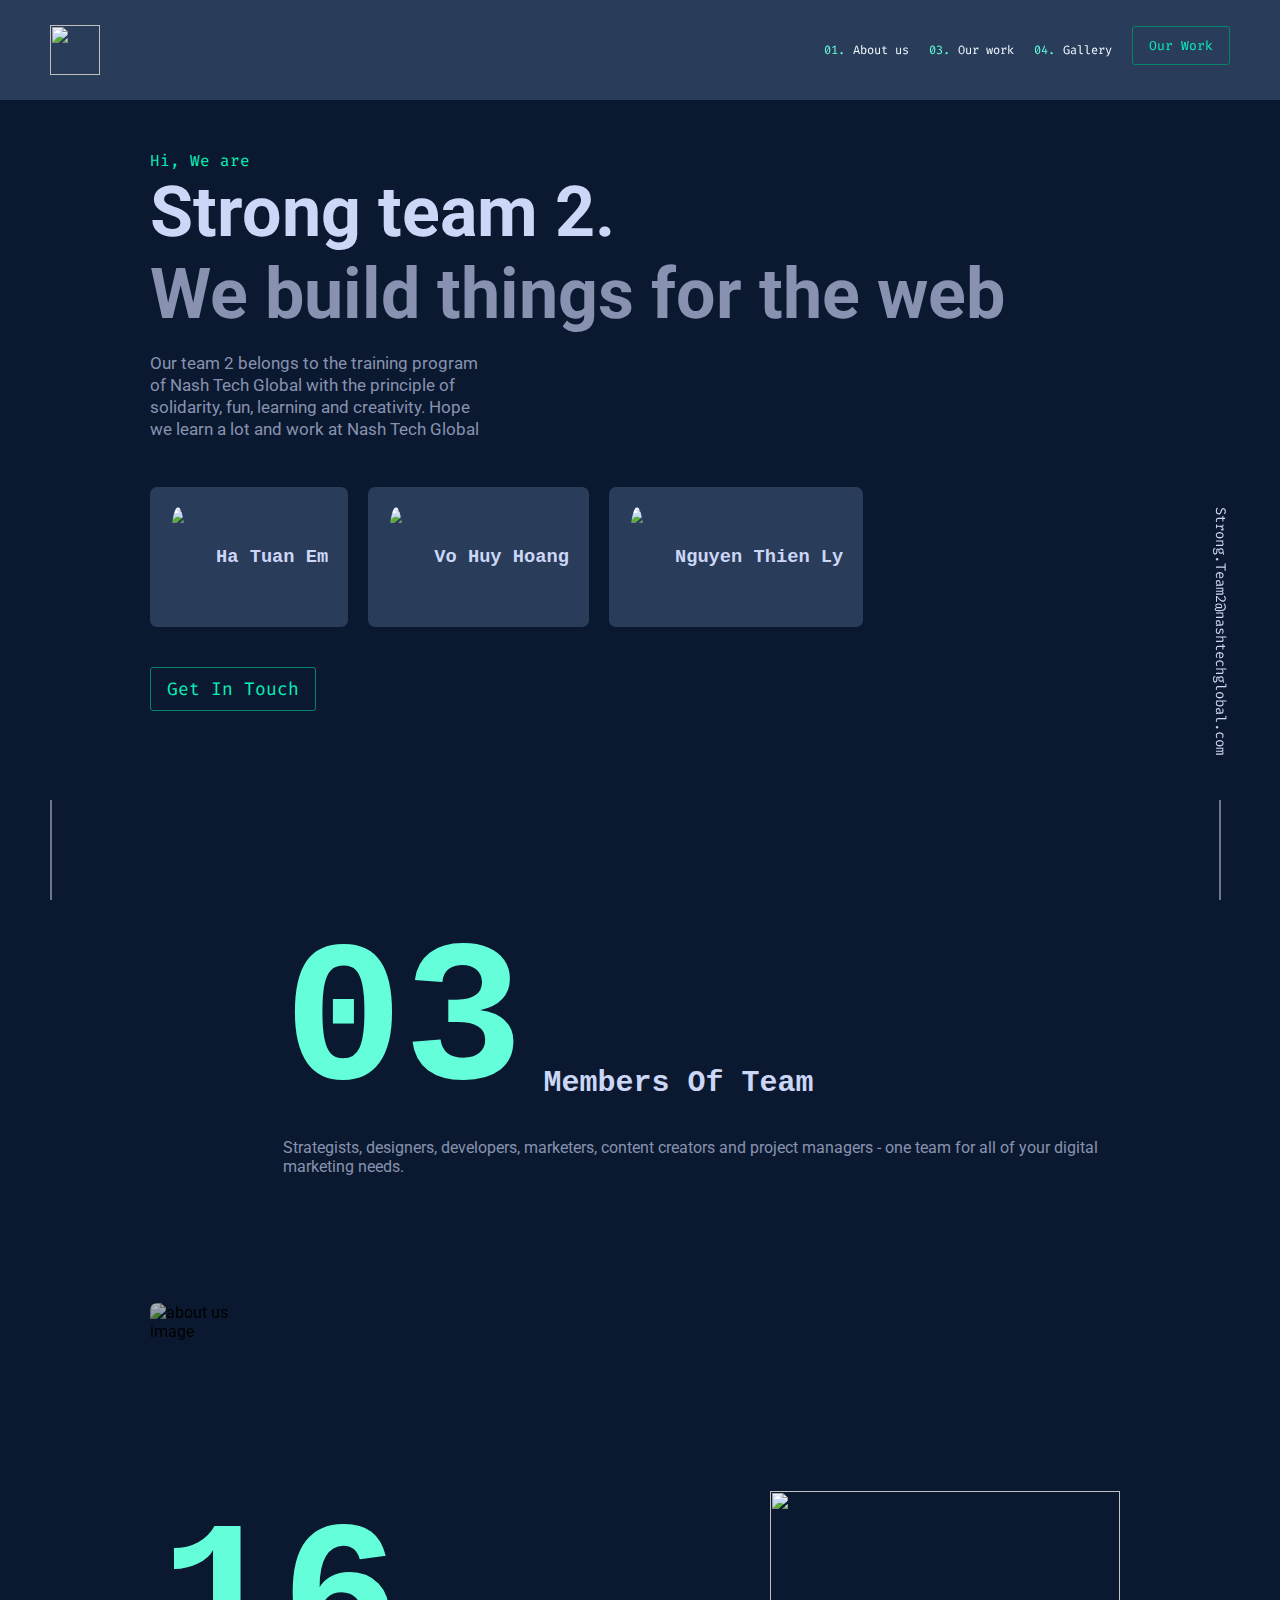
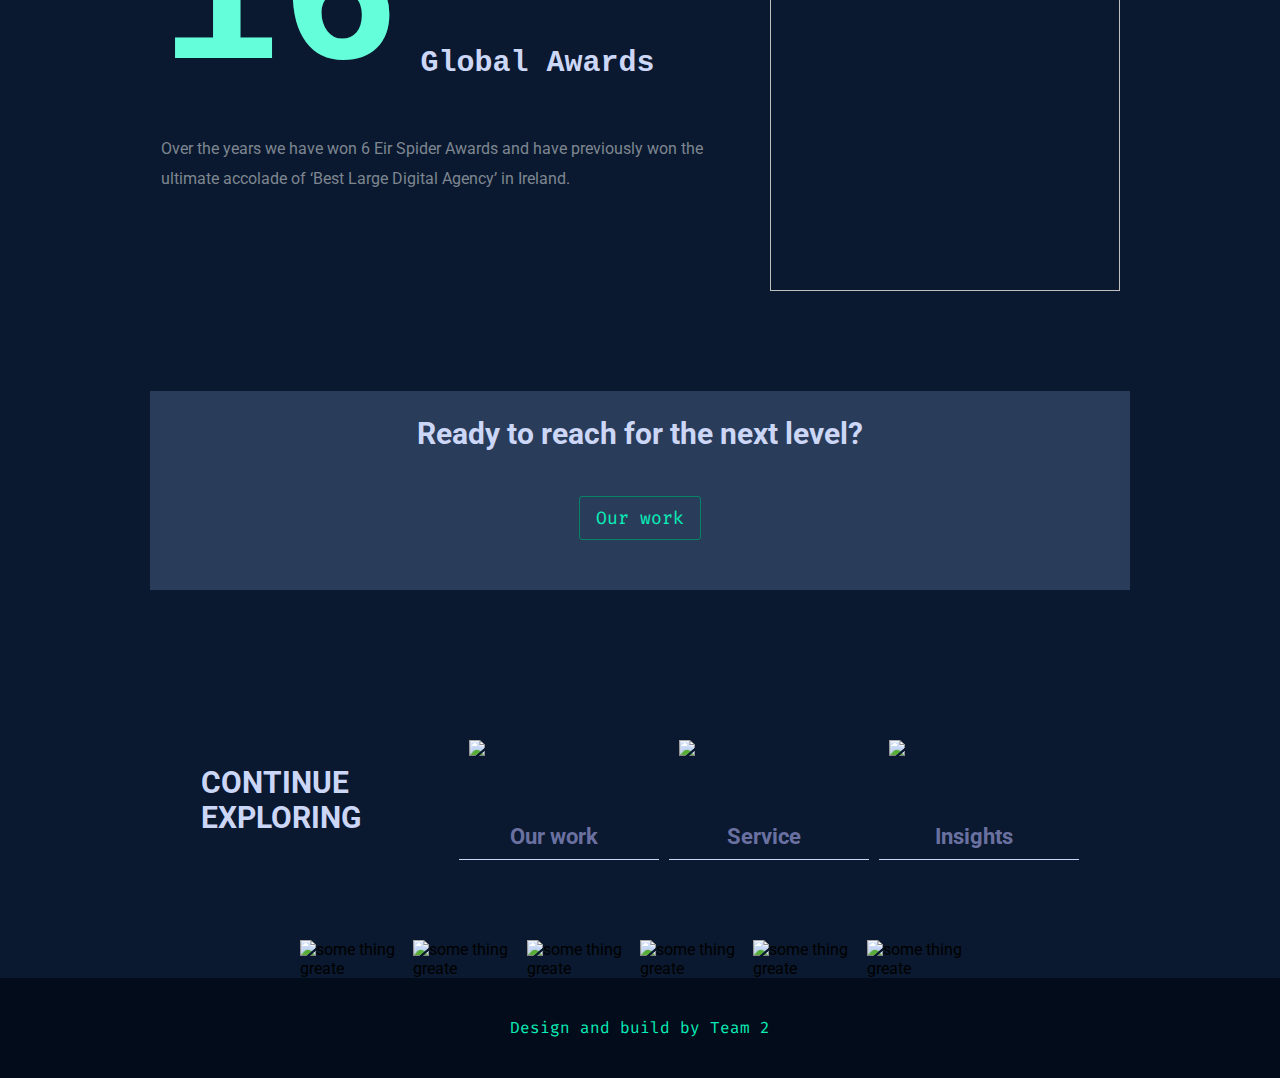
==== index.html @ 714c87c9 "1 commit" ====
<!doctype html>
<html>

<head>
    <meta charset="utf-8">
    <link rel="stylesheet" href="../css/logo.css">
    <link rel="stylesheet" href="../css/menu.css">
    <link rel="stylesheet" href="../css/button.css">
    <link rel="stylesheet" href="../css/container/headerPersonal.css">
    <link rel="stylesheet" href="../css/listContent.css" />
    <link rel="stylesheet" href="../css/avatar.css" />
    <link rel="stylesheet" href="../css/social.css" />
    <link rel="stylesheet" href="../css/project.css" />
    <link rel="stylesheet" href="../css/title.css" />
    <link rel="stylesheet" href="../css/anotherProject.css" />
    <link rel="stylesheet" href="../css/footerPersonal.css" />
    <link rel="stylesheet" href="../css/email.css" />
    <link rel="stylesheet" href="../css/aboutUs.css" />
    <link rel="stylesheet" href="../css/imageSlide.css" />
    <link rel="stylesheet" href="../css/intro-personal.css" />

    <link rel="stylesheet" href="../css/container/services.css">
    <link rel="stylesheet" href="../css/container/support.css">
    <link rel="stylesheet" href="../css/container/aboutMe.css" />
    <link rel="stylesheet" href="../css/container/bodyPersonal.css" />
    <link rel="stylesheet" href="../css/container/introMyseft.css">
    <link rel="stylesheet" href="../css/container/getIntouch.css">
    <link rel="stylesheet" href="../css/container/introTimeline.css">
    <link rel="stylesheet" href="../css/container/intro-personals.css">
    <link rel="stylesheet" href="../css/page/index.css" />

    <link href="https://fonts.googleapis.com/css?family=Fira+Code:300,400,500|Roboto&display=swap" rel="stylesheet">
    <script src="https://kit.fontawesome.com/4413904649.js" crossorigin="anonymous"></script>
</head>

<body>
    <div class="header">
        <div class="logo header__logo">
            <a class="logo_link" href="index.html">
                <img class="logo_img"
                    src="https://www.nashtechglobal.com/wp-content/themes/nashtech/library/images/NashTech-logo-new.svg"
                    alt="">
            </a>
        </div>

        <div class="menu header__menu">
            <ol class="menu_list">
                <li class="menu_item"><span class="menu_span">01.</span><a class="menu_itemTaga"
                        href="#section-about-us">About us</a>
                </li>
                <li class="menu_item"><span class="menu_span">03.</span><a class="menu_itemTaga"
                        href="#section-our-work">Our work</a>
                </li>
                <li class="menu_item"><span class="menu_span">04.</span><a class="menu_itemTaga"
                        href="#section-gallary">Gallery</a>
                </li>
            </ol>
            <!-- button -->
            <div class="btn header__button">
                <a href="/html/ourWork.html" class="btn btn--item">Our Work</a>
            </div>
        </div>
    </div>

    <div class="social">
        <ul class="social__list">
            <li><span class="social__list__item"><i class="fab fa-lg fa-github"></i></span></li>
            <li><span class="social__list__item"><i class="fab fa-lg fa-linkedin-in"></i></span></li>
            <li><span class="social__list__item"><i class="fab fa-lg fa-facebook-f"></i></span></li>
            <li><span class="social__list__item"><i class="fab fa-lg fa-instagram"></i></span></li>
        </ul>
        <div class="social__line"></div>
    </div>

    <div class="email">
        <p class="email__content">Strong.Team2@nashtechglobal.com</p>
        <div class="email__line"></div>
    </div>

    <div class="body-personal">
        <div class="intro-my-seft">
            <div class="intro-my-seft__text">
                <span class="intro-my-seft__text text--hi">Hi, We are</span>
                <span class="intro-my-seft__text text--name">Strong team 2.</span>
                <span class="intro-my-seft__text text--do"> We build things for the web</span>
                <span class="introMyseft__text text--intro">
                    Our team 2 belongs to the training program of Nash Tech Global
                    with the principle of solidarity, fun, learning and creativity.
                    Hope we learn a lot and work at Nash Tech Global
                </span>
            </div>

            <div class="intro-personals ">
                <a class="intro-personal" href="personal.em.html">
                    <img class="avatar avatar--rounded-cicrle"
                        src="https://scontent.fsgn2-4.fna.fbcdn.net/v/t1.0-9/89361689_510721746487907_5560805024122011648_o.jpg?_nc_cat=109&_nc_sid=a4a2d7&_nc_ohc=LvXNb7dzMAwAX-KakK2&_nc_ht=scontent.fsgn2-4.fna&oh=3b19046e9e32246da71ea28b3dd03494&oe=5E9BA39E"
                        height="100" />
                    <h3 class="intro-personal__name">Ha Tuan Em</h3>
                </a>
                <a class="intro-personal" href="personal.hoang.html">
                    <img class="avatar avatar--rounded-cicrle" src="https://picsum.photos/200" height="100" />
                    <h3 class="intro-personal__name">Vo Huy Hoang</h3>
                </a>
                <a class="intro-personal" href="personal.ly.html">
                    <img class="avatar avatar--rounded-cicrle"
                        src="https://avatars1.githubusercontent.com/u/39694887?s=460&u=6987a9ac10af03ef72d39b066fd361ac84ccc871&v=4"
                        height="100" />
                    <h3 class="intro-personal__name">Nguyen Thien Ly</h3>
                </a>
            </div>

            <div class="intro-my-seft__button">
                <a href="https://www.nashtechglobal.com/" target="_blank" class="btn btn--secondary">Get In Touch</a>
            </div>
        </div>

        <div class="about-us">
            <div class="about-us__image">
                <img src="https://raw.githubusercontent.com/NguyenThienLy/PROFILE_TEAM_2/master/image/team.jpeg"
                    alt="about us image" class="about-us__image__content" />
            </div>
            <div class="about-us__content">
                <div class="about-us__content__title">
                    <h2 class="about-us__content__title__big title--style-primary">03</h2>
                    <h2 class="about-us__content__title__small">Members Of Team</h2>
                </div>
                <p class="about-us__content__description">
                    Strategists, designers, developers, marketers, content creators and
                    project managers - one team for all of your digital marketing needs.
                </p>
            </div>
        </div>

        <div class="block-awards" style="margin-top: 150px;" id="section-our-work">
            <div class="block-awards__synthetic">
                <!-- <div class="block-awards__title">
                    <span class="block-awards__number title--style-primary">16 </span>
                    <span class="block-awards__content">Global Awards </span>
                </div> -->

                <div class="about-us__content__title">
                    <h2 class="about-us__content__title__big title--style-primary">16</h2>
                    <h2 class="about-us__content__title__small">Global Awards</h2>
                </div>
                <p class="block-awards__description">Over the years we have won 6 Eir Spider Awards and have previously
                    won
                    the ultimate accolade of ‘Best
                    Large Digital Agency’ in Ireland.
                </p>
            </div>
            <img class="block-awards__logo"
                src="https://www.nashtechglobal.com/wp-content/themes/nashtech/library/images/NashTech-logo-new.svg">
        </div>

        <div class="banner">
            <h2 class="block-awards__title">Ready to reach for the next level?</h2>

            <a class="btn btn--secondary">Our work</a>
        </div>

        <div class="support">
            <h2 class="block-awards__title--support">CONTINUE EXPLORING</h2>

            <div class="line-content">
                <a class="title-link">
                    <div class="title-image">
                        <img class="line-content__image"
                            src="https://helloman.co.za/sites/hellopretty.co.za/files/styles/2014_blog_full/public/magda1.jpg?itok=z_B5h-UI">
                    </div>
                    <span class="line-content__image-content">Our work</span>
                    <div class="title__line"></div>
                </a>
                <a class="title-link">
                    <div class="title-image">
                        <img class="line-content__image"
                            src="https://helloman.co.za/sites/hellopretty.co.za/files/styles/2014_blog_full/public/magda1.jpg?itok=z_B5h-UI">
                    </div>
                    <span class="line-content__image-content">Service</span>
                    <div class="title__line"></div>
                </a>
                <a class="title-link">
                    <div class="title-image">
                        <img class="line-content__image"
                            src="https://helloman.co.za/sites/hellopretty.co.za/files/styles/2014_blog_full/public/magda1.jpg?itok=z_B5h-UI">
                    </div>
                    <span class="line-content__image-content">Insights</span>
                    <div class="title__line"></div>
                </a>
            </div>
        </div>

        <div class="images-slide" id="section-gallary">
            <div class="images-slide__content images-slide__content--fade">
                <img src="https://picsum.photos/300" alt="some thing greate" class="images-slide__content__image" />
                <img src="https://picsum.photos/200" alt="some thing greate" class="images-slide__content__image" />
                <img src="https://picsum.photos/400" alt="some thing greate" class="images-slide__content__image" />
                <img src="https://picsum.photos/500" alt="some thing greate" class="images-slide__content__image" />
                <img src="https://picsum.photos/600" alt="some thing greate" class="images-slide__content__image" />
                <img src="https://picsum.photos/700" alt="some thing greate" class="images-slide__content__image" />
            </div>

            <div class="images-slide__content images-slide__content--fade">
                <img src="https://picsum.photos/350" alt="some thing greate" class="images-slide__content__image" />
                <img src="https://picsum.photos/250" alt="some thing greate" class="images-slide__content__image" />
                <img src="https://picsum.photos/450" alt="some thing greate" class="images-slide__content__image" />
                <img src="https://picsum.photos/550" alt="some thing greate" class="images-slide__content__image" />
                <img src="https://picsum.photos/650" alt="some thing greate" class="images-slide__content__image" />
                <img src="https://picsum.photos/750" alt="some thing greate" class="images-slide__content__image" />
            </div>

            <div class="images-slide__content images-slide__content--fade">
                <img src="https://picsum.photos/380" alt="some thing greate" class="images-slide__content__image" />
                <img src="https://picsum.photos/280" alt="some thing greate" class="images-slide__content__image" />
                <img src="https://picsum.photos/480" alt="some thing greate" class="images-slide__content__image" />
                <img src="https://picsum.photos/580" alt="some thing greate" class="images-slide__content__image" />
                <img src="https://picsum.photos/680" alt="some thing greate" class="images-slide__content__image" />
                <img src="https://picsum.photos/780" alt="some thing greate" class="images-slide__content__image" />
            </div>
        </div>
    </div>

    <div class="footer">
        <a class="footer__Link">Design and build by Team 2</a>
    </div>
</body>

<script src="../js/imageSlide.js"></script>

</html>
---- css/logo.css ----
.logo_img{
    width: 100%;
    height: 100%;
    fill: currentcolor;
    vertical-align: middle;
    margin-left: 50px;
}
.logo_link{
    display: block;
    color: rgb(100, 255, 218);
    width: 50px;
    height: 50px;
}
.logo{
    display: flex;
    align-items: center;

}
---- css/menu.css ----
.menu_list{
    display: flex;
    list-style: none;
}
.menu_item{
    position: relative;
    margin: 0px 10px;
    text-align: right;
    color: rgb(100, 255, 218);
    font-size: 12px;
    font-family: 'Fira Code', monospace;
}
.menu_itemTaga{
    display: inline-block;
    color: aliceblue;
    position: relative;
    cursor: pointer;
    margin-left: 8px;
    text-decoration: none;
}

.menu_itemTaga:hover{
    color: rgb(100, 255, 218);
}
---- css/button.css ----
.btn--item{
    color: rgb(10, 238, 185);
    background-color: transparent;
    line-height: 1;
    cursor: pointer;
    margin-left: 10px;
    margin-right: 50px;
    font-size: 13px;
    border-width: 1px;
    border-style: solid;
    border-color: rgb(5, 133, 103);
    border-radius: 3px;
    padding: 0.75rem 1rem;
    text-decoration: none;
    font-family: 'Fira Code', monospace;
}

.btn{
    display: block;
    text-decoration: none;
}

.btn--item:hover{
    background-color: rgb(20, 92, 75);
}

.btn--secondary {
    color: rgb(10, 238, 185);
    background-color: transparent;
    line-height: 1;
    cursor: pointer;
    font-size: 18px;
    font-weight: thin;
    border-width: 1.5px;
    border-style: solid;
    border-color: rgb(5, 133, 103);
    border-radius: 3px;
    padding: 0.75rem 1rem;
    margin-top: 20px;
    font-family: 'Fira Code', monospace;
}

.btn--secondary:hover{
    background-color:rgb(16, 41, 59)
}
---- css/container/headerPersonal.css ----
.header{
    display: flex;
    justify-content: space-between ;
    align-items: center;
    width: 100%;
    height: 100px;
    color: rgb(204, 214, 246);
    background-color: rgba(41, 61, 90, 0.99);
    flex-wrap:wrap;
    position: sticky;
    top: 0;
    left: 0;
    z-index: 5;
}

.header__menu{
    display: flex
}
---- css/listContent.css ----
.list-content {
    list-style-type: none;
    padding: 0;
    margin: 0;
    font-size: 14px;
    color: rgb(136, 146, 176);
    columns: 2;
}

.list-content__item {
    margin-right: 10px;
    padding-left: 20px;
    position: relative;
    font-size: 14px;
    box-sizing: border-box;
    line-height: 24px;
    font-family: 'Fira Code', monospace;
}

.list-content__item::before {
    content: "▹";
    position: absolute;
    left: 0px;
    top: 50%;
    transform: translateY(-50%);
    color: rgb(100, 255, 218);
    font-size: 14px;
    line-height: 12px;
}
---- css/avatar.css ----
.avatar {
    display: flex;
    justify-content: flex-end;
    align-items: flex-start;
    position: relative;
    z-index: 2;
}

.avatar__container {
    height: 300px;
    width: 300px;
    border-radius: 4px;
    overflow: hidden;
    background-color: rgb(100, 255, 218);
    z-index: 2;
}

.avatar__container__img {
   width: 100%;
   height: 100%;
}

.avatar__border {
    height: 300px;
    width: 300px;
    position: absolute;
    right: -4%;
    top: 5%;
    z-index: 0;
    border-radius: 4px;
    border: 1px solid rgb(100, 255, 218);
}

.avatar__container:hover  + .avatar__border {
    position: absolute;
    right: -3%;
    top: 3%;
}

.avatar__container:hover {
    
}

.avatar--rounded-cicrle {
    border-radius: 50%;
}
---- css/social.css ----
.social {
 position: fixed;
 left: 4%;
 bottom: 0;
 display: flex;
 flex-direction: column;
 align-items: center;
 z-index: 1;
}

.social__list {
    list-style-type: none;
    padding: 0;
    line-height: 55px;
}

.social__list__item > a{
    color: rgb(136, 146, 176);
}

.social__list__item {
    color: rgb(136, 146, 176);
}

.social__list__item:hover {
    color: rgb(100, 255, 218);
    transform: translateY(10px);   
}

.social__line {
    border-left: 1px solid rgb(204, 214, 246);
    height: 100px;
    left: 50%;
    transform: translateX(-50%);
    top: 0;
}
---- css/project.css ----
.project {
  margin-top: 100px;
  margin-bottom: 40px;
  display: flex;
  flex-direction: column;
  justify-content: center;
  position: relative;
  height: 400px;
}

.project__container {
  display: flex;
  flex-direction: column;
  justify-content: center;
  align-items: flex-end;
}

.project__title__feature {
  color: #64ffda;
  font-size: 15px;
  font-family: "Fira Code", monospace;
}

.project__title__name {
  color: #ccd6f6;
  font-size: 27px;
  text-align: right;
}

.project__content {
  width: 25%;
  margin: 0;
  color: #ccd6f6;
  padding: 20px;
  border: none;
  z-index: 2;
  background-color: #293d5a;
  border-radius: 7px;
  text-align: right;
  color: #ccd6f6;
  width: 45%;
}

.project__image {
  z-index: 0;
  position: absolute;
  display: flex;
}

.project__image__src {
  height: 400px;
  width: 600px;
  border-radius: 7px;
}

.project__technology__list,
.project__link__list {
  list-style-type: none;
  padding-left: 0;
  display: flex;
}

.project__technology__list__item {
  margin-left: 10px;
}

.project__link__item {
  margin-left: 15px;
}

.project__technology__list__item__link,
.project__link__item__link {
  color: #ccd6f6;
  text-decoration: none;
  font-size: 14px;
  font-family: "Fira Code", monospace;
}

.project__link__item__link {
  font-size: 27px;
}

.project__technology__list__item__link:hover {
  text-decoration: underline;
}
.project--reverse .project__title__name {
  text-align: left !important;
}

.project--reverse .project__container {
  align-items: flex-start !important;
}

.project--reverse .project__content {
  text-align: left !important;
}

.project--reverse .project__image {
  right: 0 !important;
}
---- css/title.css ----
/* #region Project title */
.title {
  display: flex;
  justify-content: start;
  align-items: baseline;
  color: #ffffff;
  margin-top: 200px;
}

.title__number {
  margin-right: 7px;
  color: #64ffda;
  font-size: 17px;
  font-family: "Fira Code", monospace;
}

.title__content {
  font-weight: 00 !important;
  font-size: 24px;
  color: #ccd6f6;
}

.title__line {
  border-top: 0.5px solid #ccd6f6;
  width: 300px;
  z-index: 1;
  left: 0;
  height: 0.5px;
  margin-left: 10px;
}

.title--style-primary {
  font-family: 'Fira Code', monospace;
}
/* #endregion Project title */
---- css/anotherProject.css ----
.other-project__title {
  margin-top: 50px;
  display: flex;
  flex-direction: column;
  align-content: center;
  align-items: center;
}

.other-project__title__content {
  color: #ccd6f6;
  margin-bottom: 0;
}

.other-project__title_small {
  color: #64ffda;
  margin-top: 10px;
}

.other-project__list {
  display: flex;
  flex-wrap: wrap;
  justify-content: center;
}

.other-project__list__item {
  width: 27.5%;
  height: 300px;
  margin: 10px;
  background-color: #293d5a;
  padding: 30px 20px;
  border-radius: 7px;
}

.cart-project__header {
  display: flex;
  justify-content: space-between;
}

.cart-project__icon {
  color: #64ffda;
  font-size: 40px;
}

.cart-project__link__item {
  color: #ccd6f6;
  margin-left: 20px;
  text-decoration: none;
  font-size: 20px;
}

.cart-project__body__title {
  color: #ccd6f6;
}

.cart-project__body__content {
  margin-top: 0;
  color: #a8b2d1;
}

.cart-project__footer__list {
  list-style-type: none;
  display: flex;
  padding-left: 0;
}
.cart-project__footer__list__item {
  margin-right: 10px;
}

.cart-project__footer__list__item__link {
  text-decoration: none;
  color: #a8b2d1;
  font-family: 'Fira Code', monospace;
  font-size: 13px;
}

.cart-project__footer__list__item__link:hover {
  text-decoration: underline;
}
---- css/footerPersonal.css ----
.footer{
    background-color:rgb(2, 12, 27);
    width: 100%;
    height: 100px;
    display: flex;
    justify-content: center;
    align-items: center;
}
.footer__Link{
    cursor: pointer;
    color: rgb(10, 238, 185);
    display: flex;
    justify-content: center;
    font-family: 'Fira Code', monospace;
}
---- css/email.css ----
.email {
    position: fixed;
    right: -5%;
    bottom: 0;
    display: flex;
    flex-direction: column;
    align-items: center;
    z-index: 1;
}

.email__content {
    color: rgb(204, 214, 246);
    font-size: 14px;
    font-family: 'Fira Code', monospace;
    transform: rotate(90deg);
    margin-bottom: 160px;
}

.email__content:hover {
    color: rgb(100, 255, 218);
 /* transform: translateY(-3px); */
}

.email__line {
    border-left: 1px solid rgb(204, 214, 246);
    height: 100px;
    left: 50%;
    transform: translateX(-50%);
    top: 0;
}
---- css/aboutUs.css ----
.about-us {
  display: flex;
  flex-direction: row;
  align-items: flex-end;
  justify-content: center;
}

.about-us__image__content {
  width: 650px;
  height: 430px;
  max-height: 430px;
  filter: brightness(70%);
  border-radius: 7px;
}
.about-us__image__content:hover {
  filter: brightness(100%);
  transition: filter 2s;
  cursor: pointer;
}

.about-us__content {
  height: 430px;
  display: flex;
  flex-direction: column;
  margin-left: 20px;
  align-items: flex-start;
}

.about-us__content__title {
  display: flex;
  align-items: center;
}

.about-us__content__title__big {
  font-size: 200px;
  padding: 0;
  margin: 0;
  color: #64ffda;
  font-family: 'Fira Code Light', monospace;
}

.about-us__content__title__small {
  margin-left: 20px;
  font-size: 30px;
  height: 150px;
  color: rgb(204, 214, 246);
  display: flex;
  align-items: flex-end;
  font-family: 'Fira Code Light', monospace;
}

.about-us__content__description {
  align-self: flex-start;
  margin-top: 0;
  color:rgb(136, 146, 176);
}
.about-us__content__preview {
  display: flex;
  justify-content: left;
  padding-left: 0;
  margin-bottom: -16px;
  margin-top: 6px;
}

.about-us__content__preview__item {
  list-style-type: none;
  text-transform: uppercase;
  margin-right: 20px;
  font-weight: bold;
  padding-bottom: 15px;
  border-bottom: 2px solid transparent;
  text-align: center;
  display: flex;
  justify-content: space-between;
  margin-right: 20px;
}

.about-us__content__preview__link {
  text-decoration: none;
  color: #ffffff;
  text-align: center;
  font-family: 'Fira Code', monospace;
}
.about-us__content__preview__item:hover {
  text-decoration: none;
  border-bottom: 2px solid #64ffda;
  transition: border 2s;
}

.about-us__content__preview__item__line {
  width: 3px;
  height: 100%;
  background-color: #64ffda;
  margin-left: 20px;
}
---- css/imageSlide.css ----
.images-slide {
  padding: 0 150px;
}

.images-slide__content {
  margin-top: 20px;
  display: flex;
  justify-content: center;
  display: none;
}

/* Fading animation */
.images-slide__content--fade {
  -webkit-animation-name: images-slide__content--fade;
  -webkit-animation-duration: 1.5s;
  animation-name: images-slide__content--fade;
  animation-duration: 1.5s;
}

.images-slide__content__image {
  height: auto;
  width: 23.5%;
}



@-webkit-keyframes images-slide__content--fade {
  from {
    opacity: 0.4;
  }
  to {
    opacity: 1;
  }
}

@keyframes images-slide__content--fade {
  from {
    opacity: 0.4;
  }
  to {
    opacity: 1;
  }
}
---- css/intro-personal.css ----
.intro-personal {
  display: flex;
  flex-direction: row;
  justify-content: space-between;
  align-content: center;
  align-items: center;
  background-color: rgba(41, 61, 90, 0.99);
  padding: 20px;
  text-decoration: none;
  border-radius: 7px;
  margin-right: 20px;
}

.intro-personal__name {
  margin-left: 30px;
  color: rgb(204, 214, 246);
  font-family: "Fira Code Light", monospace;
}
---- css/container/services.css ----
.sector-focus{
    background-color: rgb(255, 255, 255);
    margin-bottom:100px;
    display: flex;
    flex-direction: column;
    align-items: center;
}
.sector-focus__content{
    width: 65%;
    color: rgb(169, 177, 188);
    text-align: center;
    line-height: 30px;
    font-size: 20px;
}
.sector-focus__title{
    color: rgb(46, 63, 95);
    font-size: 50px;
}
.sector-focus__footer{
    display: flex;
    color: rgb(46, 63, 95);
    font-weight: 15px;
    margin-top: 20px;
}
.sector-focus__link{
    font-weight: 50px;
    font-weight: bold;
    text-decoration: none;
    color: rgb(217, 64, 133);
}
.link-line{
    border: 1px solid rgb(236, 236, 248);
    margin-left: 5px;
    margin-right: 5px;
}
    


.block-awards__number{
    font-size: 200px;
    color: rgb(100, 255, 218);
    font-family: 'Fira Code Light', monospace; 
    margin-right: 10px;
}
.block-awards__title{
    display: block;
    font-size: 70px;
    color: rgb(204, 214, 246);
    font-size: 30px;
    align-items: center;
}
.block-awards__title--support{
    display: block;
    color: rgb(204, 214, 246);
    font-size: 30px;
    align-items: center;
    max-width: 20%;
}
.block-awards__description{
    width: 100%;
    line-height: 30px;
    color: rgb(126, 134, 145);
   
}
.block-awards__logo{
    width: 350px;
    height: 400px;
}
.block-awards{
    display: flex;
    justify-content: space-around;
    margin-bottom: 100px;
}
.block-awards__synthetic{
    width: 60%;
    display: flex;
    flex-direction: column;
}

.banner{
    display: flex;
    align-items: center;
    flex-direction: column;
    margin-bottom: 150px;
  
    background-color: rgba(41, 61, 90, 0.99);
    padding-bottom: 50px;

}

.block-awards__title {
    /* color: rgb(204, 214, 246);; */
    display: flex;

}
.block-awards__content {
    color: rgb(204, 214, 246);;
}


.banner__button{
    align-items: center;
    background-color:rgb(17, 169, 200);
    border-radius: 3px;
    color: #fff;
    display: inline-flex;
    font-weight: 900;
    min-height: 20px;
    justify-content: center;
    min-width: 120px;
    padding: 13px 26px;
    cursor: pointer;
    font-size: 14px;
}
.banner__button:hover{
    background-color:rgb(12, 134, 158);
}
---- css/container/support.css ----
.line-content__image{
    max-width: 100%;
    height: 180px;
    margin-right: 20px;
    transition: transform .5s ease;
    margin-left: 5%;
}

.title-image {
    width: 90%;
    height: 100%; /* [1.1] Set it as per your need */
    overflow: hidden; /* [1.2] Hide the overflowing of child elements */
  }
  
/* [3] Finally, transforming the image when container gets hovered */
.title-link:hover img {
    transform: scale(1.5);
}
  
.support{
    display: flex;
    width: 100%;
    justify-content: space-evenly;
    margin-bottom: 80px;
}

.support-title{
    font-size: 40px;
    display: flex;
    justify-content: space-between;
}
.support-title:hover{
    font-size: 40px;
    display: flex;
    justify-content: space-between;
}

.line-content{
    display: flex;
    flex-direction: row;
}

.title-link{
    display: flex;
    flex-direction: column;
    align-items:center;
}
.line-content__image-content{
    font-size: 22px;
    text-align: start;
    color: rgb(106, 113, 161);
    font-weight: bold;
    margin: 10px;
}
.title__line{
    width: 200px !important;
}

.title-link:hover{
    zoom: 1;
    cursor: pointer;
}
.line-content__image-content:hover{
    color: rgb(85, 91, 129);
}
---- css/container/aboutMe.css ----
.about-me {
  display: grid;
  grid-template-columns: 1fr 1fr;
  margin-top: 100px;
}

.about-me__content__item {
  color: rgb(136, 146, 176);
  line-height: 1.3;
  font-size: 17px;
  margin-top: 0px;
}

/* .about-me.is-visible {
  opacity: 1;
  transform: transform(-2deg);
  transition: transform 4s .25s cubic-bezier(0,1,.3,1),filter 10s 2s ease-out;
} */
---- css/container/bodyPersonal.css ----
.body-personal {
    padding: 0 150px;
    position: relative;
}
---- css/container/introMyseft.css ----
.intro-my-seft{
    margin-top: 50px;
    margin-bottom: 200px;
    position: relative;
    color: rgb(204, 214, 246);
    display: flex;
    flex-direction: column;
    background-color: 	rgb(10, 25, 47);
}

.intro-my-seft__text{
    display: flex;
    flex-direction: column;
}
.text--hi{
    color: rgb(10, 238, 185);
    font-family: 'Fira Code', monospace;
}
.text--name {
    font-size: 70px;
    color: rgb(204, 214, 246);
    font-weight: bold;
 
}
.text--do{
    font-size: 70px;
    color:rgb(136, 146, 176);
    font-weight: bold;
}

.text--intro{
    width: 35%;
    margin-block-start: 1em;
    margin-block-end: 1em;
    color: rgb(136, 146, 176);
    line-height: 1.3;
    font-size: 17px;
}

.intro-my-seft__button{
    margin-top: 20px;
    display: flex;
    justify-content: flex-start;
}
---- css/container/getIntouch.css ----
.get-in-touch {
    margin-top: 50px;
    margin-bottom: 200px;
    position: relative;
    display: flex;
    flex-direction: column;
    background-color: 	rgb(10, 25, 47);
}

.get-in-touch__text{
    display: flex;
    flex-direction: column;
    align-items: center;
}
.get-in-touch__button{
    display: flex;
    justify-content: center;
}
.text--center{
    text-align: center;
    width: 35%;
    margin-block-start: 1em;
    margin-block-end: 1em;
    color:rgb(136, 146, 176);
}
---- css/container/introTimeline.css ----
.body-intro{
    background-color: 	rgb(10, 25, 47);
    margin-bottom: 200px;
    position: relative;
    display: flex;
    flex-direction: column;
    padding-left: 25%;
}

.intro-timeline_tab {
    float: left;
    background-color: transparent;
    width: 10%;
    height: 300px;
    padding-top: 22px;
    padding-right: 7%;
}

/* button tab */
.intro-timeline__tab-item{
    display: block;
    background-color: inherit;
    color: rgb(243, 221, 221);
    border-left: 2px solid rgb(243, 221, 221)!important;
    padding: 10px 16px;
    width: 100%;
    outline: none;
    text-align: left;
    cursor: pointer;
    transition: 0.3s;
    font-size: 14px;
    opacity: 0.6;
    border: none;
    padding: 15px 15px 15px 15px !important;
}

/* Change background color of buttons on hover */
.intro-timeline__tab-item:hover {
    background-color: 	rgb(21, 35, 56);
    color: rgb(92, 234, 202);
    opacity: 1 !important;
    padding-right: 100px !important;
   
}
  
  /* Create an active/current "tab button" class */
.intro-timeline__tab-item.active {
    background-color: rgb(21, 35, 56);
    color:rgb(92, 234, 202);
    opacity: 1 !important;
    padding-right: 100px !important;
    font-family: 'Fira Code', monospace;
    border-left: 2px solid rgb(92, 234, 202) !important;
}

/* Style the tab content */
.intro-timeline__item {
    float: left;
    padding: 10px 12px; 
    width: 50%;
    height: 100%;
    margin-bottom: 50px;

}

.item-title__content{
    color: rgb(141, 152, 181)
}

.item-title__link{
    margin-left: 10px;
    font-size: 20px;
    color:rgb(92, 234, 202);
    text-decoration: none;
}

.item-title{
    display: flex;
    align-items: center;
}

.item-body{
    color: rgb(150, 157, 177);
    width: 100%;
}

.item-body__content{
    margin-right: 10px;
    padding-left: 20px;
    position: relative;
    box-sizing: border-box;
    line-height: 24px;
}

.item-body__content::before {
    content: "▹";
    position: absolute;
    left: 0px;
    top: 20%;
    align-items: flex-start;
    transform: translateY(-50%);
    color: rgb(100, 255, 218);
    line-height: 12px;
}
---- css/container/intro-personals.css ----
.intro-personals {
  margin-top: 30px;
  display: flex;
}

.intro-personals--block {
  display: block;
}
---- css/page/index.css ----
html, body {
    margin: 0;
    transition: all 0.25s cubic-bezier(0.645, 0.045, 0.355, 1) 0s;
    font-family: "Roboto", "Segoe UI", Tahoma, Geneva, Verdana, sans-serif;
    background-color: #0a192f;
    scroll-behavior: smooth;
  }
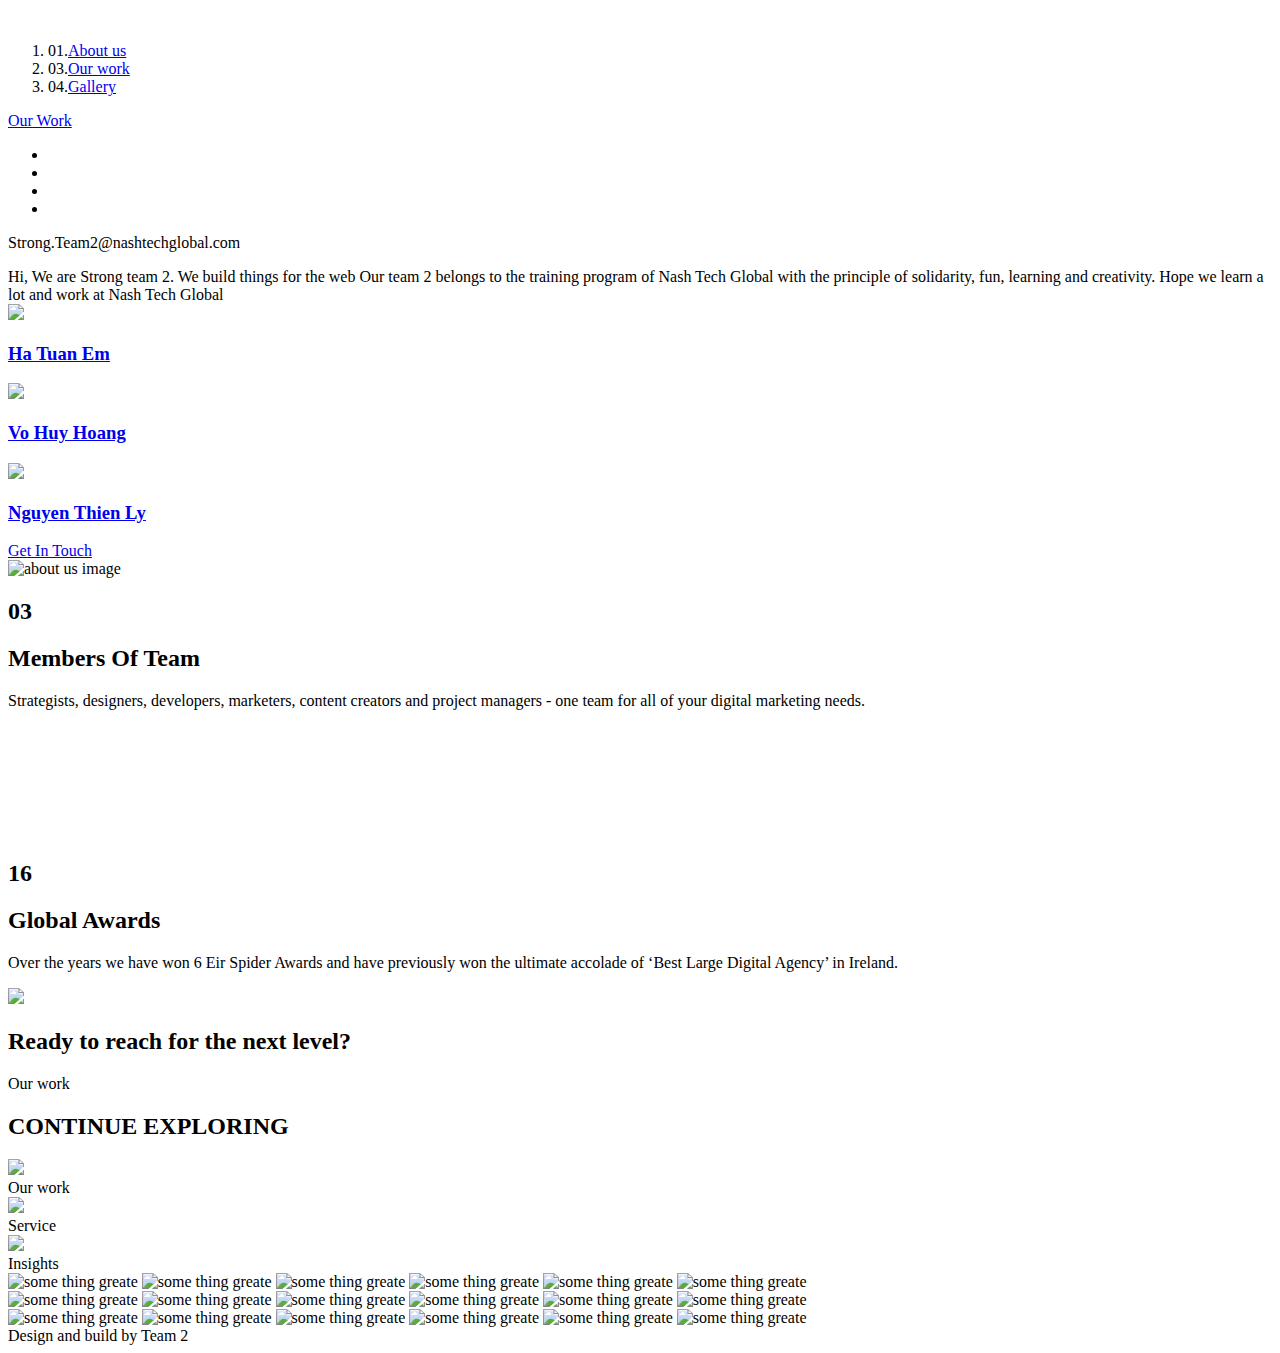
==== commit abb7db73: "aaa" ====
--- a/index.html
+++ b/index.html
@@ -3,7 +3,7 @@
 
 <head>
     <meta charset="utf-8">
-    <link rel="stylesheet" href="../css/logo.css">
+    <!-- <link rel="stylesheet" href="../css/logo.css">
     <link rel="stylesheet" href="../css/menu.css">
     <link rel="stylesheet" href="../css/button.css">
     <link rel="stylesheet" href="../css/container/headerPersonal.css">
@@ -27,7 +27,7 @@
     <link rel="stylesheet" href="../css/container/getIntouch.css">
     <link rel="stylesheet" href="../css/container/introTimeline.css">
     <link rel="stylesheet" href="../css/container/intro-personals.css">
-    <link rel="stylesheet" href="../css/page/index.css" />
+    <link rel="stylesheet" href="../css/page/index.css" /> -->
 
     <link href="https://fonts.googleapis.com/css?family=Fira+Code:300,400,500|Roboto&display=swap" rel="stylesheet">
     <script src="https://kit.fontawesome.com/4413904649.js" crossorigin="anonymous"></script>
@@ -224,6 +224,6 @@
     </div>
 </body>
 
-<script src="../js/imageSlide.js"></script>
+<!-- <script src="../js/imageSlide.js"></script> -->
 
 </html>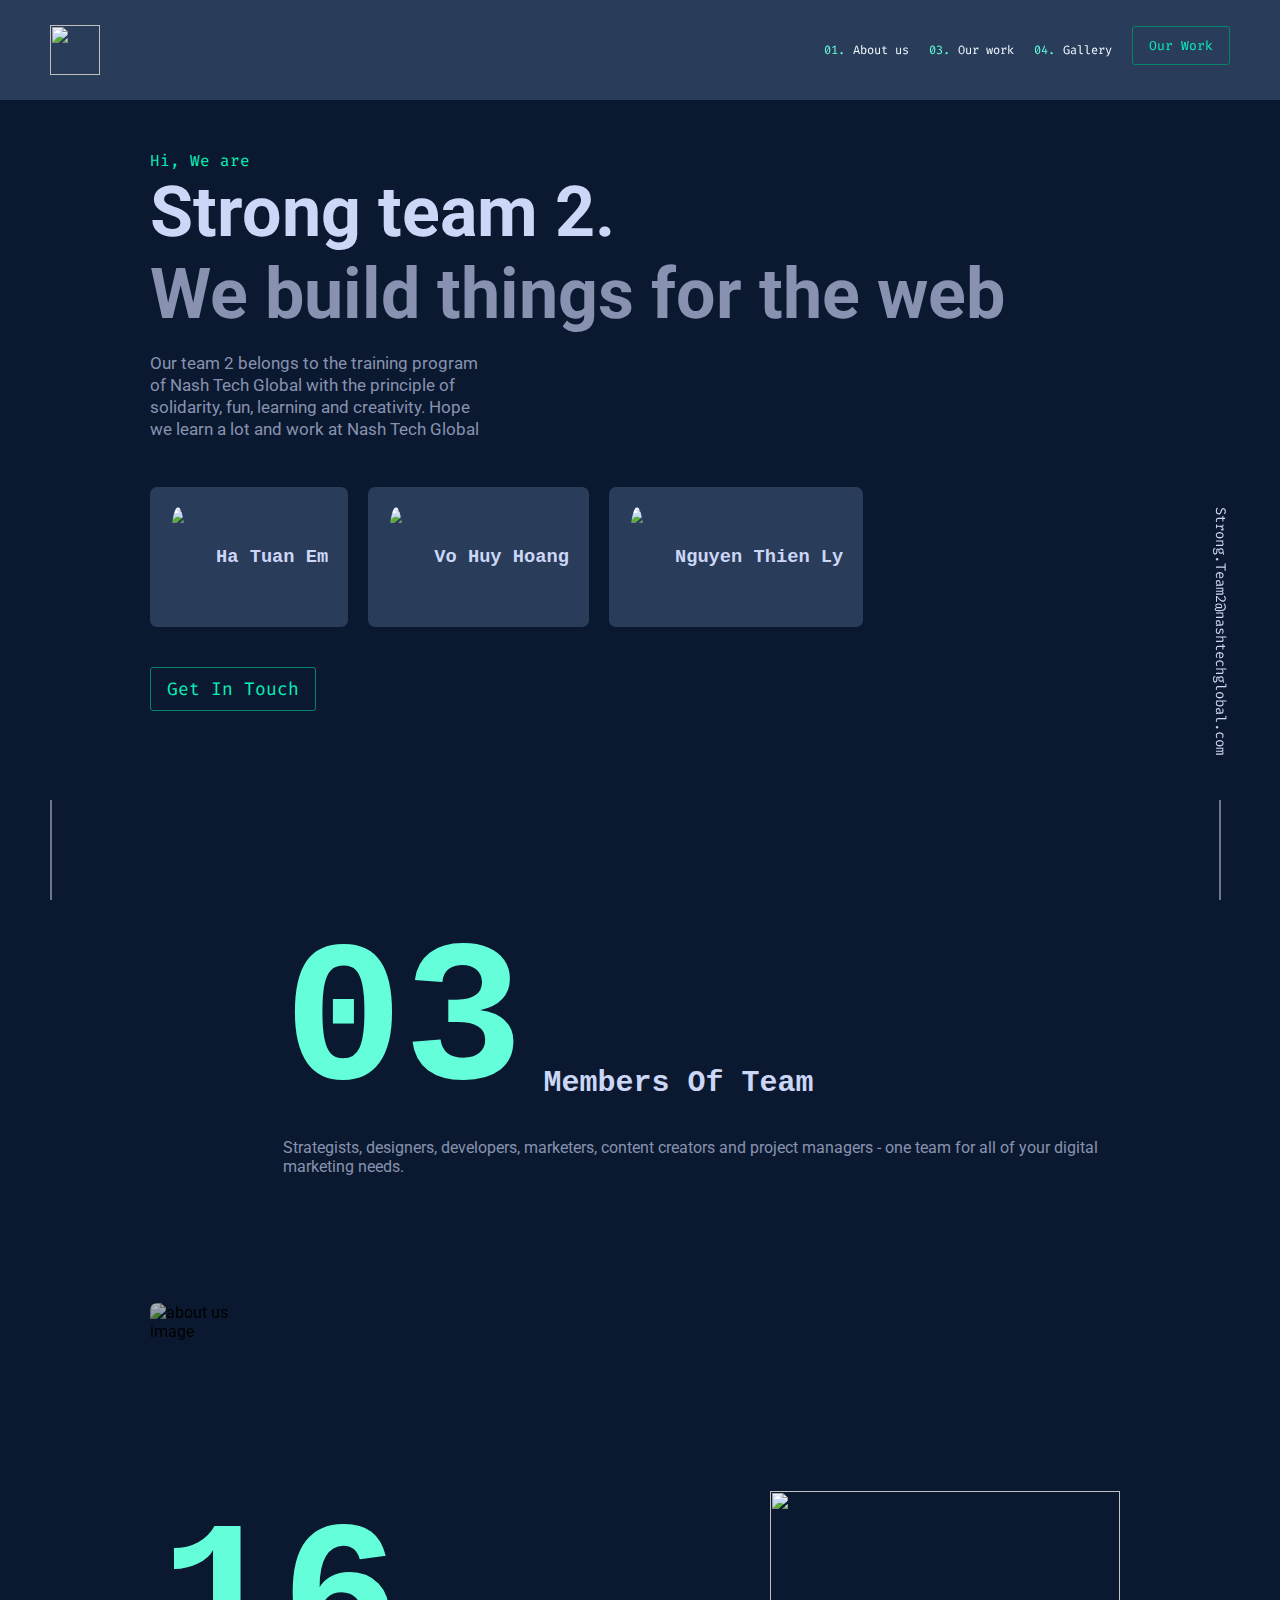
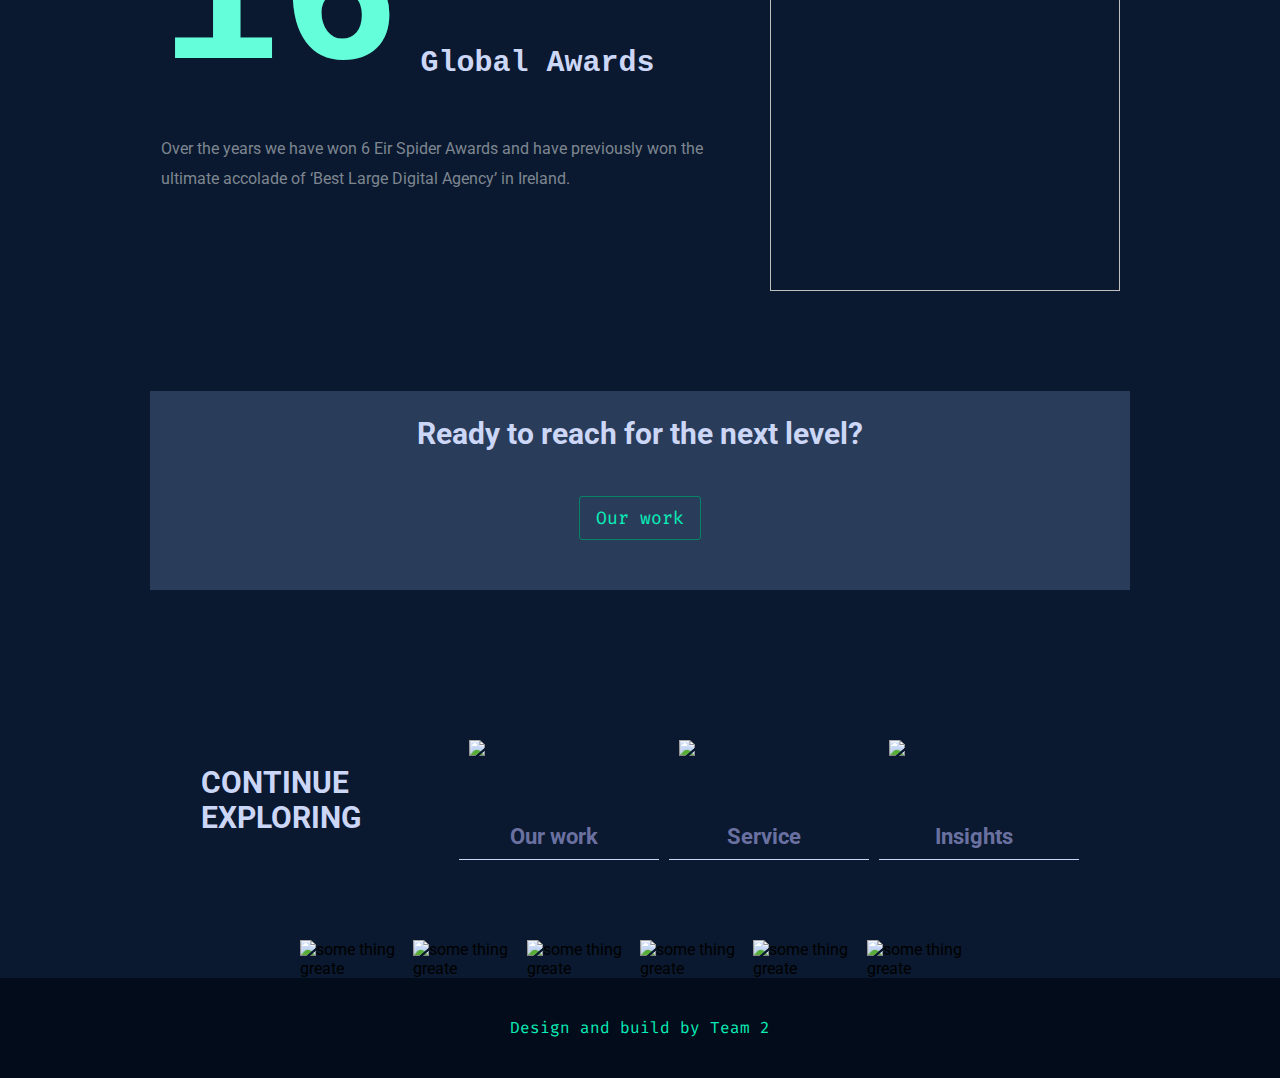
==== commit 46a655d4: "aaa" ====
--- a/index.html
+++ b/index.html
@@ -3,31 +3,31 @@
 
 <head>
     <meta charset="utf-8">
-    <!-- <link rel="stylesheet" href="../css/logo.css">
-    <link rel="stylesheet" href="../css/menu.css">
-    <link rel="stylesheet" href="../css/button.css">
-    <link rel="stylesheet" href="../css/container/headerPersonal.css">
-    <link rel="stylesheet" href="../css/listContent.css" />
-    <link rel="stylesheet" href="../css/avatar.css" />
-    <link rel="stylesheet" href="../css/social.css" />
-    <link rel="stylesheet" href="../css/project.css" />
-    <link rel="stylesheet" href="../css/title.css" />
-    <link rel="stylesheet" href="../css/anotherProject.css" />
-    <link rel="stylesheet" href="../css/footerPersonal.css" />
-    <link rel="stylesheet" href="../css/email.css" />
-    <link rel="stylesheet" href="../css/aboutUs.css" />
-    <link rel="stylesheet" href="../css/imageSlide.css" />
-    <link rel="stylesheet" href="../css/intro-personal.css" />
-
-    <link rel="stylesheet" href="../css/container/services.css">
-    <link rel="stylesheet" href="../css/container/support.css">
-    <link rel="stylesheet" href="../css/container/aboutMe.css" />
-    <link rel="stylesheet" href="../css/container/bodyPersonal.css" />
-    <link rel="stylesheet" href="../css/container/introMyseft.css">
-    <link rel="stylesheet" href="../css/container/getIntouch.css">
-    <link rel="stylesheet" href="../css/container/introTimeline.css">
-    <link rel="stylesheet" href="../css/container/intro-personals.css">
-    <link rel="stylesheet" href="../css/page/index.css" /> -->
+    <link rel="stylesheet" href="./css/logo.css">
+    <link rel="stylesheet" href="./css/menu.css">
+    <link rel="stylesheet" href="./css/button.css">
+    <link rel="stylesheet" href="./css/container/headerPersonal.css">
+    <link rel="stylesheet" href="./css/listContent.css" />
+    <link rel="stylesheet" href="./css/avatar.css" />
+    <link rel="stylesheet" href="./css/social.css" />
+    <link rel="stylesheet" href="./css/project.css" />
+    <link rel="stylesheet" href="./css/title.css" />
+    <link rel="stylesheet" href="./css/anotherProject.css" />
+    <link rel="stylesheet" href="./css/footerPersonal.css" />
+    <link rel="stylesheet" href="./css/email.css" />
+    <link rel="stylesheet" href="./css/aboutUs.css" />
+    <link rel="stylesheet" href="./css/imageSlide.css" />
+    <link rel="stylesheet" href="./css/intro-personal.css" />
+
+    <link rel="stylesheet" href="./css/container/services.css">
+    <link rel="stylesheet" href="./css/container/support.css">
+    <link rel="stylesheet" href="./css/container/aboutMe.css" />
+    <link rel="stylesheet" href="./css/container/bodyPersonal.css" />
+    <link rel="stylesheet" href="./css/container/introMyseft.css">
+    <link rel="stylesheet" href="./css/container/getIntouch.css">
+    <link rel="stylesheet" href="./css/container/introTimeline.css">
+    <link rel="stylesheet" href="./css/container/intro-personals.css">
+    <link rel="stylesheet" href="./css/page/index.css" />
 
     <link href="https://fonts.googleapis.com/css?family=Fira+Code:300,400,500|Roboto&display=swap" rel="stylesheet">
     <script src="https://kit.fontawesome.com/4413904649.js" crossorigin="anonymous"></script>
@@ -224,6 +224,6 @@
     </div>
 </body>
 
-<!-- <script src="../js/imageSlide.js"></script> -->
+<script src="./js/imageSlide.js"></script>
 
 </html>